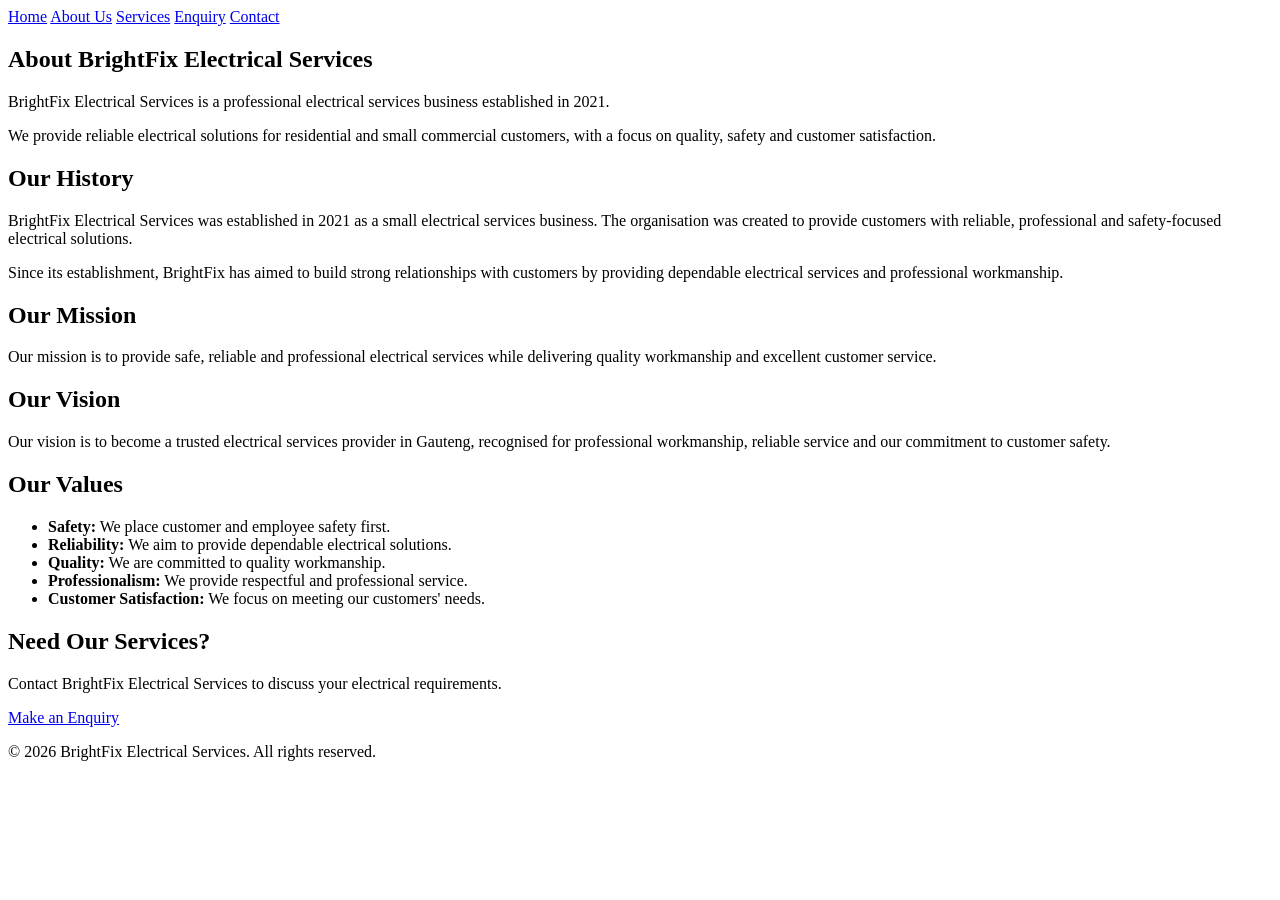
==== about.html @ 7ed9122c "Add files via upload" ====
<!DOCTYPE html>
<html lang="en">

<head>
    <meta charset="UTF-8">
    <meta name="viewport" content="width=device-width, initial-scale=1.0">

    <title>About Us | BrightFix Electrical Services</title>

    <link rel="stylesheet" href="css/style.css">
</head>

<body>

    <!-- Header and Navigation -->
    <header>
        <nav>
            <a href="index.html">Home</a>
            <a href="about.html">About Us</a>
            <a href="services.html">Services</a>
            <a href="enquiry.html">Enquiry</a>
            <a href="contact.html">Contact</a>
        </nav>
    </header>

    <!-- Main Content -->
    <main>

        <!-- About Introduction -->
        <section class="about-section">

            <h1>About BrightFix Electrical Services</h1>

            <p>
                BrightFix Electrical Services is a professional electrical
                services business established in 2021.
            </p>

            <p>
                We provide reliable electrical solutions for residential
                and small commercial customers, with a focus on quality,
                safety and customer satisfaction.
            </p>

        </section>

        <!-- Our History -->
        <section class="about-section">

            <h2>Our History</h2>

            <p>
                BrightFix Electrical Services was established in 2021 as
                a small electrical services business. The organisation
                was created to provide customers with reliable,
                professional and safety-focused electrical solutions.
            </p>

            <p>
                Since its establishment, BrightFix has aimed to build
                strong relationships with customers by providing
                dependable electrical services and professional
                workmanship.
            </p>

        </section>

        <!-- Mission -->
        <section class="about-section">

            <h2>Our Mission</h2>

            <p>
                Our mission is to provide safe, reliable and professional
                electrical services while delivering quality workmanship
                and excellent customer service.
            </p>

        </section>

        <!-- Vision -->
        <section class="about-section">

            <h2>Our Vision</h2>

            <p>
                Our vision is to become a trusted electrical services
                provider in Gauteng, recognised for professional
                workmanship, reliable service and our commitment to
                customer safety.
            </p>

        </section>

        <!-- Our Values -->
        <section class="about-section">

            <h2>Our Values</h2>

            <ul>

                <li>
                    <strong>Safety:</strong>
                    We place customer and employee safety first.
                </li>

                <li>
                    <strong>Reliability:</strong>
                    We aim to provide dependable electrical solutions.
                </li>

                <li>
                    <strong>Quality:</strong>
                    We are committed to quality workmanship.
                </li>

                <li>
                    <strong>Professionalism:</strong>
                    We provide respectful and professional service.
                </li>

                <li>
                    <strong>Customer Satisfaction:</strong>
                    We focus on meeting our customers' needs.
                </li>

            </ul>

        </section>


        <!-- Call to Action -->
        <section class="introduction">

            <h2>Need Our Services?</h2>

            <p>
                Contact BrightFix Electrical Services to discuss your
                electrical requirements.
            </p>

            <a href="enquiry.html" class="button">
                Make an Enquiry
            </a>

        </section>

    </main>


    <!-- Footer -->
    <footer>

        <p>
            &copy; 2026 BrightFix Electrical Services.
            All rights reserved.
        </p>

    </footer>

</body>

</html>
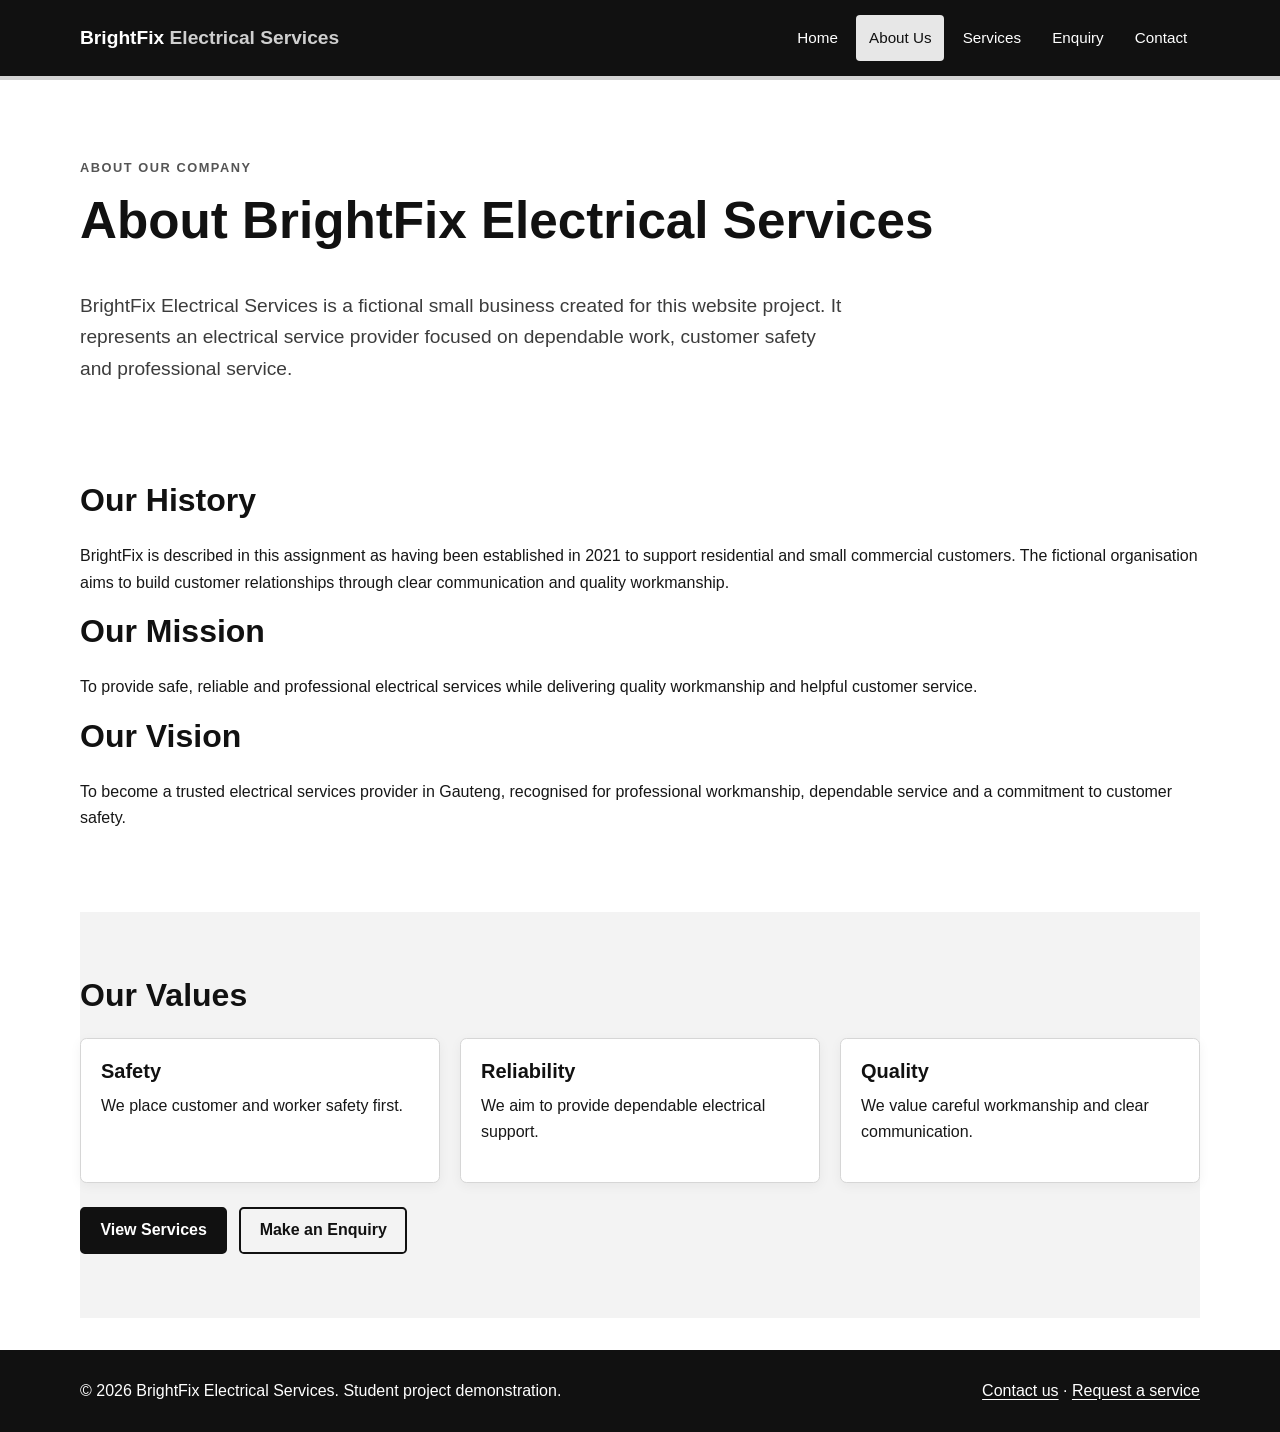
==== commit 3d126ff0: "final changes" ====
--- a/about.html
+++ b/about.html
@@ -1,163 +1,59 @@
-<!DOCTYPE html>
-<html lang="en">
-
-<head>
-    <meta charset="UTF-8">
-    <meta name="viewport" content="width=device-width, initial-scale=1.0">
-
-    <title>About Us | BrightFix Electrical Services</title>
-
-    <link rel="stylesheet" href="css/style.css">
-</head>
-
-<body>
-
-    <!-- Header and Navigation -->
-    <header>
-        <nav>
-            <a href="index.html">Home</a>
-            <a href="about.html">About Us</a>
-            <a href="services.html">Services</a>
-            <a href="enquiry.html">Enquiry</a>
-            <a href="contact.html">Contact</a>
-        </nav>
-    </header>
-
-    <!-- Main Content -->
-    <main>
-
-        <!-- About Introduction -->
-        <section class="about-section">
-
-            <h1>About BrightFix Electrical Services</h1>
-
-            <p>
-                BrightFix Electrical Services is a professional electrical
-                services business established in 2021.
-            </p>
-
-            <p>
-                We provide reliable electrical solutions for residential
-                and small commercial customers, with a focus on quality,
-                safety and customer satisfaction.
-            </p>
-
-        </section>
-
-        <!-- Our History -->
-        <section class="about-section">
-
-            <h2>Our History</h2>
-
-            <p>
-                BrightFix Electrical Services was established in 2021 as
-                a small electrical services business. The organisation
-                was created to provide customers with reliable,
-                professional and safety-focused electrical solutions.
-            </p>
-
-            <p>
-                Since its establishment, BrightFix has aimed to build
-                strong relationships with customers by providing
-                dependable electrical services and professional
-                workmanship.
-            </p>
-
-        </section>
-
-        <!-- Mission -->
-        <section class="about-section">
-
-            <h2>Our Mission</h2>
-
-            <p>
-                Our mission is to provide safe, reliable and professional
-                electrical services while delivering quality workmanship
-                and excellent customer service.
-            </p>
-
-        </section>
-
-        <!-- Vision -->
-        <section class="about-section">
-
-            <h2>Our Vision</h2>
-
-            <p>
-                Our vision is to become a trusted electrical services
-                provider in Gauteng, recognised for professional
-                workmanship, reliable service and our commitment to
-                customer safety.
-            </p>
-
-        </section>
-
-        <!-- Our Values -->
-        <section class="about-section">
-
-            <h2>Our Values</h2>
-
-            <ul>
-
-                <li>
-                    <strong>Safety:</strong>
-                    We place customer and employee safety first.
-                </li>
-
-                <li>
-                    <strong>Reliability:</strong>
-                    We aim to provide dependable electrical solutions.
-                </li>
-
-                <li>
-                    <strong>Quality:</strong>
-                    We are committed to quality workmanship.
-                </li>
-
-                <li>
-                    <strong>Professionalism:</strong>
-                    We provide respectful and professional service.
-                </li>
-
-                <li>
-                    <strong>Customer Satisfaction:</strong>
-                    We focus on meeting our customers' needs.
-                </li>
-
-            </ul>
-
-        </section>
-
-
-        <!-- Call to Action -->
-        <section class="introduction">
-
-            <h2>Need Our Services?</h2>
-
-            <p>
-                Contact BrightFix Electrical Services to discuss your
-                electrical requirements.
-            </p>
-
-            <a href="enquiry.html" class="button">
-                Make an Enquiry
-            </a>
-
-        </section>
-
-    </main>
-
-
-    <!-- Footer -->
-    <footer>
-
-        <p>
-            &copy; 2026 BrightFix Electrical Services.
-            All rights reserved.
-        </p>
-
-    </footer>
-
-</body>
-
-</html>
+<!DOCTYPE html>
+<html lang="en">
+<head>
+    <meta charset="UTF-8">
+    <meta name="viewport" content="width=device-width, initial-scale=1.0">
+    <meta name="description" content="Learn about BrightFix Electrical Services, its mission, values and commitment to reliable electrical services in Gauteng.">
+    <meta name="robots" content="index, follow">
+    <meta name="theme-color" content="#111111">
+    <title>About Us | BrightFix Electrical Services</title>
+    <link rel="stylesheet" href="css/style.css">
+    <script src="js/script.js" defer></script>
+</head>
+<body>
+<a class="skip-link" href="#main-content">Skip to main content</a>
+<header class="site-header">
+    <div class="container header-inner">
+        <a class="brand" href="index.html" aria-label="BrightFix Electrical Services home">BrightFix <span>Electrical Services</span></a>
+        <nav class="site-nav" aria-label="Main navigation">
+            <a href="index.html">Home</a>
+            <a href="about.html" aria-current="page">About Us</a>
+            <a href="services.html">Services</a>
+            <a href="enquiry.html">Enquiry</a>
+            <a href="contact.html">Contact</a>
+        </nav>
+    </div>
+</header>
+
+<main id="main-content" class="container">
+    <section class="page-intro">
+        <p class="eyebrow">About our company</p>
+        <h1>About BrightFix Electrical Services</h1>
+        <p class="lead">BrightFix Electrical Services is a fictional small business created for this website project. It represents an electrical service provider focused on dependable work, customer safety and professional service.</p>
+    </section>
+    <section class="section">
+        <h2>Our History</h2>
+        <p>BrightFix is described in this assignment as having been established in 2021 to support residential and small commercial customers. The fictional organisation aims to build customer relationships through clear communication and quality workmanship.</p>
+        <h2>Our Mission</h2>
+        <p>To provide safe, reliable and professional electrical services while delivering quality workmanship and helpful customer service.</p>
+        <h2>Our Vision</h2>
+        <p>To become a trusted electrical services provider in Gauteng, recognised for professional workmanship, dependable service and a commitment to customer safety.</p>
+    </section>
+    <section class="section section-muted">
+        <h2>Our Values</h2>
+        <div class="cards-grid">
+            <article class="info-card"><h3>Safety</h3><p>We place customer and worker safety first.</p></article>
+            <article class="info-card"><h3>Reliability</h3><p>We aim to provide dependable electrical support.</p></article>
+            <article class="info-card"><h3>Quality</h3><p>We value careful workmanship and clear communication.</p></article>
+        </div>
+        <div class="button-row"><a href="services.html" class="button">View Services</a><a href="enquiry.html" class="button button-secondary">Make an Enquiry</a></div>
+    </section>
+</main>
+<footer class="site-footer">
+    <div class="container footer-inner">
+        <p>&copy; <span data-current-year>2026</span> BrightFix Electrical Services. Student project demonstration.</p>
+        <p><a href="contact.html">Contact us</a> · <a href="enquiry.html">Request a service</a></p>
+    </div>
+</footer>
+</body>
+</html>
--- a/css/style.css
+++ b/css/style.css
@@ -0,0 +1,483 @@
+/* BrightFix Electrical Services - shared external stylesheet
+   Black, white and grey palette retained from Part 2 feedback. */
+
+/* 1. Reset and default styles */
+*,
+*::before,
+*::after {
+    box-sizing: border-box;
+}
+
+html {
+    scroll-behavior: smooth;
+    scroll-padding-top: 1rem;
+}
+
+body {
+    margin: 0;
+    font-family: Arial, Helvetica, sans-serif;
+    font-size: 1rem;
+    line-height: 1.65;
+    color: #171717;
+    background: #fff;
+}
+
+img,
+picture,
+svg {
+    max-width: 100%;
+}
+
+img {
+    display: block;
+    height: auto;
+}
+
+button,
+input,
+select,
+textarea {
+    font: inherit;
+}
+
+button,
+a,
+input,
+select,
+textarea {
+    -webkit-tap-highlight-color: transparent;
+}
+
+a {
+    color: #171717;
+    text-underline-offset: 0.2em;
+}
+
+a:hover {
+    text-decoration-thickness: 2px;
+}
+
+:focus-visible {
+    outline: 3px solid #666;
+    outline-offset: 3px;
+}
+
+.skip-link {
+    position: absolute;
+    left: 1rem;
+    top: -5rem;
+    z-index: 1000;
+    padding: 0.75rem 1rem;
+    color: #fff;
+    background: #111;
+}
+
+.skip-link:focus {
+    top: 1rem;
+}
+
+/* 2. Typography */
+h1,
+h2,
+h3 {
+    margin: 0 0 0.75em;
+    line-height: 1.2;
+    color: #111;
+    font-weight: 700;
+}
+
+h1 { font-size: clamp(2rem, 4vw, 3.25rem); }
+h2 { font-size: clamp(1.5rem, 2.5vw, 2rem); }
+h3 { font-size: 1.25rem; }
+p { margin: 0 0 1rem; }
+
+.lead {
+    max-width: 65ch;
+    font-size: clamp(1.05rem, 1.5vw, 1.2rem);
+    color: #3c3c3c;
+}
+
+.eyebrow {
+    margin-bottom: 0.75rem;
+    color: #555;
+    font-size: 0.8rem;
+    font-weight: 700;
+    letter-spacing: 0.12em;
+    text-transform: uppercase;
+}
+
+/* 3. Shared layout and navigation */
+.container {
+    width: min(1120px, calc(100% - 2.5rem));
+    margin-inline: auto;
+}
+
+.site-header {
+    position: relative;
+    z-index: 10;
+    color: #fff;
+    background: #111;
+    border-bottom: 4px solid #d4d4d4;
+}
+
+.header-inner {
+    display: flex;
+    align-items: center;
+    justify-content: space-between;
+    gap: 1.5rem;
+    min-height: 76px;
+}
+
+.brand {
+    color: #fff;
+    font-size: 1.2rem;
+    font-weight: 700;
+    text-decoration: none;
+    white-space: nowrap;
+}
+
+.brand span { color: #cfcfcf; }
+
+.site-nav {
+    display: flex;
+    align-items: center;
+    justify-content: flex-end;
+    flex-wrap: wrap;
+    gap: 0.35rem;
+}
+
+.site-nav a {
+    display: inline-block;
+    padding: 0.65rem 0.8rem;
+    border-radius: 0.25rem;
+    color: #fff;
+    text-decoration: none;
+    font-size: 0.95rem;
+    transition: background-color 160ms ease, color 160ms ease;
+}
+
+.site-nav a:hover,
+.site-nav a[aria-current="page"] {
+    color: #111;
+    background: #e7e7e7;
+}
+
+.site-nav a:active { transform: translateY(1px); }
+
+main { min-height: 60vh; }
+
+.page-intro {
+    padding: clamp(2.5rem, 6vw, 5rem) 0 1rem;
+}
+
+.page-intro p { max-width: 72ch; }
+
+.section {
+    padding: clamp(2.25rem, 5vw, 4rem) 0;
+}
+
+.section-muted { background: #f3f3f3; }
+
+.hero {
+    padding: clamp(2.5rem, 6vw, 5rem) 0;
+    background: #f2f2f2;
+}
+
+.hero-inner {
+    display: grid;
+    grid-template-columns: minmax(0, 1fr) minmax(280px, 0.95fr);
+    align-items: center;
+    gap: clamp(2rem, 5vw, 4.5rem);
+}
+
+.hero img {
+    width: 100%;
+    max-height: 470px;
+    object-fit: cover;
+    border: 1px solid #ddd;
+    border-radius: 0.5rem;
+}
+
+.hero-actions,
+.button-row {
+    display: flex;
+    align-items: center;
+    flex-wrap: wrap;
+    gap: 0.75rem;
+    margin-top: 1.5rem;
+}
+
+.button,
+button.button,
+form button,
+button.control-button {
+    display: inline-flex;
+    align-items: center;
+    justify-content: center;
+    min-height: 44px;
+    padding: 0.7rem 1.15rem;
+    border: 2px solid #111;
+    border-radius: 0.3rem;
+    color: #fff;
+    background: #111;
+    font-weight: 700;
+    line-height: 1.3;
+    text-align: center;
+    text-decoration: none;
+    cursor: pointer;
+    transition: color 160ms ease, background-color 160ms ease, border-color 160ms ease, transform 160ms ease;
+}
+
+.button:hover,
+form button:hover,
+button.control-button:hover {
+    color: #111;
+    background: #e7e7e7;
+}
+
+.button:active,
+form button:active,
+button.control-button:active { transform: translateY(1px); }
+
+.button-secondary {
+    color: #111;
+    background: transparent;
+}
+
+.button-secondary:hover {
+    color: #fff;
+    background: #333;
+}
+
+.cards-grid {
+    display: grid;
+    grid-template-columns: repeat(3, minmax(0, 1fr));
+    gap: 1.25rem;
+}
+
+.info-card,
+.service-card,
+.location-card {
+    min-width: 0;
+    padding: 1.25rem;
+    border: 1px solid #d6d6d6;
+    border-radius: 0.4rem;
+    background: #fff;
+    box-shadow: 0 3px 12px rgb(0 0 0 / 5%);
+}
+
+.info-card h3,
+.service-card h2 { margin-bottom: 0.6rem; }
+
+.service-card {
+    display: flex;
+    flex-direction: column;
+    gap: 0.6rem;
+}
+
+.service-card img {
+    width: 100%;
+    aspect-ratio: 16 / 10;
+    object-fit: cover;
+    margin-bottom: 0.35rem;
+    border-radius: 0.25rem;
+    background: #eee;
+}
+
+.service-card p { margin-bottom: 0.4rem; }
+.service-card .button { align-self: flex-start; margin-top: auto; }
+
+/* 4. Search and filter controls */
+.filter-panel {
+    display: grid;
+    grid-template-columns: minmax(0, 2fr) minmax(180px, 1fr) minmax(180px, 1fr);
+    gap: 1rem;
+    margin: 1.5rem 0;
+    padding: 1rem;
+    border: 1px solid #ddd;
+    border-radius: 0.4rem;
+    background: #f5f5f5;
+}
+
+.field-group { display: flex; flex-direction: column; gap: 0.4rem; }
+label { font-weight: 700; }
+
+input,
+select,
+textarea {
+    width: 100%;
+    min-height: 44px;
+    padding: 0.7rem 0.75rem;
+    border: 1px solid #8b8b8b;
+    border-radius: 0.25rem;
+    color: #171717;
+    background: #fff;
+}
+
+textarea { min-height: 130px; resize: vertical; }
+input:focus,
+select:focus,
+textarea:focus { border-color: #111; }
+
+input:invalid:not(:placeholder-shown),
+textarea:invalid:not(:placeholder-shown),
+select:invalid { border-color: #777; }
+
+.results-count { margin: 0 0 1rem; font-weight: 700; }
+.empty-state { padding: 1.5rem; border: 1px dashed #888; background: #f7f7f7; }
+
+/* 5. Forms */
+.form-panel {
+    max-width: 800px;
+    padding: clamp(1.25rem, 3vw, 2rem);
+    border: 1px solid #d6d6d6;
+    border-radius: 0.4rem;
+    background: #f8f8f8;
+}
+
+.form-grid {
+    display: grid;
+    grid-template-columns: repeat(2, minmax(0, 1fr));
+    gap: 1rem;
+}
+
+.form-grid .field-group { min-width: 0; }
+.field-full { grid-column: 1 / -1; }
+.form-note { margin-top: 1rem; color: #555; font-size: 0.9rem; }
+.form-status {
+    margin-top: 1rem;
+    padding: 0.85rem 1rem;
+    border-left: 4px solid #111;
+    background: #eaeaea;
+}
+.form-status:empty { display: none; }
+
+/* 6. Accessible accordion and lightbox gallery */
+.accordion-list { max-width: 850px; border-top: 1px solid #ccc; }
+.accordion-item { border-bottom: 1px solid #ccc; }
+.accordion-trigger {
+    display: flex;
+    width: 100%;
+    align-items: center;
+    justify-content: space-between;
+    gap: 1rem;
+    padding: 1rem 0.25rem;
+    border: 0;
+    color: #111;
+    background: transparent;
+    font-weight: 700;
+    text-align: left;
+    cursor: pointer;
+}
+.accordion-trigger:hover { background: #f2f2f2; }
+.accordion-panel { padding: 0 0.25rem 1rem; }
+.accordion-panel[hidden] { display: none; }
+
+.gallery-grid {
+    display: grid;
+    grid-template-columns: repeat(5, minmax(0, 1fr));
+    gap: 0.75rem;
+}
+
+.gallery-open {
+    padding: 0;
+    overflow: hidden;
+    border: 1px solid #bbb;
+    border-radius: 0.3rem;
+    background: #eee;
+    cursor: zoom-in;
+}
+
+.gallery-open img {
+    width: 100%;
+    aspect-ratio: 1 / 1;
+    object-fit: cover;
+    transition: transform 180ms ease;
+}
+.gallery-open:hover img { transform: scale(1.04); }
+.gallery-caption { display: block; padding: 0.5rem; color: #111; background: #f1f1f1; font-size: 0.85rem; font-weight: 700; }
+
+img[data-lightbox] {
+    cursor: zoom-in;
+}
+
+img[data-lightbox]:focus-visible {
+    outline: 3px solid #666;
+    outline-offset: 3px;
+}
+
+.lightbox {
+    width: min(900px, calc(100% - 2rem));
+    max-width: none;
+    max-height: 90vh;
+    padding: 1rem;
+    border: 1px solid #777;
+    border-radius: 0.5rem;
+    color: #111;
+    background: #fff;
+}
+.lightbox::backdrop { background: rgb(0 0 0 / 78%); }
+.lightbox img { max-height: 70vh; width: 100%; object-fit: contain; margin: 0.75rem 0; background: #eee; }
+.lightbox-head { display: flex; align-items: center; justify-content: space-between; gap: 1rem; }
+.lightbox-close { min-width: 44px; min-height: 44px; border: 1px solid #111; color: #111; background: #fff; cursor: pointer; }
+
+/* 7. Map and location cards */
+.locations-grid { display: grid; grid-template-columns: repeat(2, minmax(0, 1fr)); gap: 1rem; }
+#map { width: 100%; min-height: 360px; border: 1px solid #bbb; border-radius: 0.35rem; background: #eee; }
+.map-note { margin-top: 0.6rem; font-size: 0.9rem; color: #555; }
+
+/* 8. Footer */
+.site-footer {
+    margin-top: 2rem;
+    padding: 1.75rem 0;
+    color: #fff;
+    background: #111;
+}
+.footer-inner { display: flex; align-items: center; justify-content: space-between; gap: 1rem; flex-wrap: wrap; }
+.site-footer p { margin: 0; }
+.site-footer a { color: #fff; }
+
+/* 9. Tablet breakpoint */
+@media (max-width: 960px) {
+    .header-inner { align-items: flex-start; flex-direction: column; justify-content: center; padding-block: 1rem; }
+    .site-nav { justify-content: flex-start; width: 100%; }
+    .hero-inner { grid-template-columns: 1fr; }
+    .hero img { max-height: 420px; }
+    .cards-grid { grid-template-columns: repeat(2, minmax(0, 1fr)); }
+    .gallery-grid { grid-template-columns: repeat(3, minmax(0, 1fr)); }
+}
+
+/* 10. Mobile breakpoint */
+@media (max-width: 680px) {
+    .container { width: min(100% - 1.5rem, 1120px); }
+    .header-inner { gap: 0.75rem; }
+    .site-nav { display: grid; grid-template-columns: repeat(2, minmax(0, 1fr)); gap: 0.25rem; }
+    .site-nav a { padding: 0.65rem 0.5rem; text-align: center; }
+    .cards-grid,
+    .locations-grid,
+    .form-grid,
+    .filter-panel { grid-template-columns: 1fr; }
+    .field-full { grid-column: auto; }
+    .gallery-grid { grid-template-columns: repeat(2, minmax(0, 1fr)); }
+    .hero-actions, .button-row { align-items: stretch; flex-direction: column; }
+    .hero-actions .button, .button-row .button { width: 100%; }
+    #map { min-height: 300px; }
+}
+
+/* Small screens */
+@media (max-width: 400px) {
+    body { font-size: 0.95rem; }
+    .site-nav { grid-template-columns: 1fr; }
+    .gallery-grid { grid-template-columns: 1fr 1fr; }
+    .service-card, .info-card, .location-card { padding: 1rem; }
+}
+
+/* Respect reduced-motion preferences */
+@media (prefers-reduced-motion: reduce) {
+    *, *::before, *::after {
+        scroll-behavior: auto !important;
+        animation-duration: 0.01ms !important;
+        animation-iteration-count: 1 !important;
+        transition-duration: 0.01ms !important;
+    }
+}
